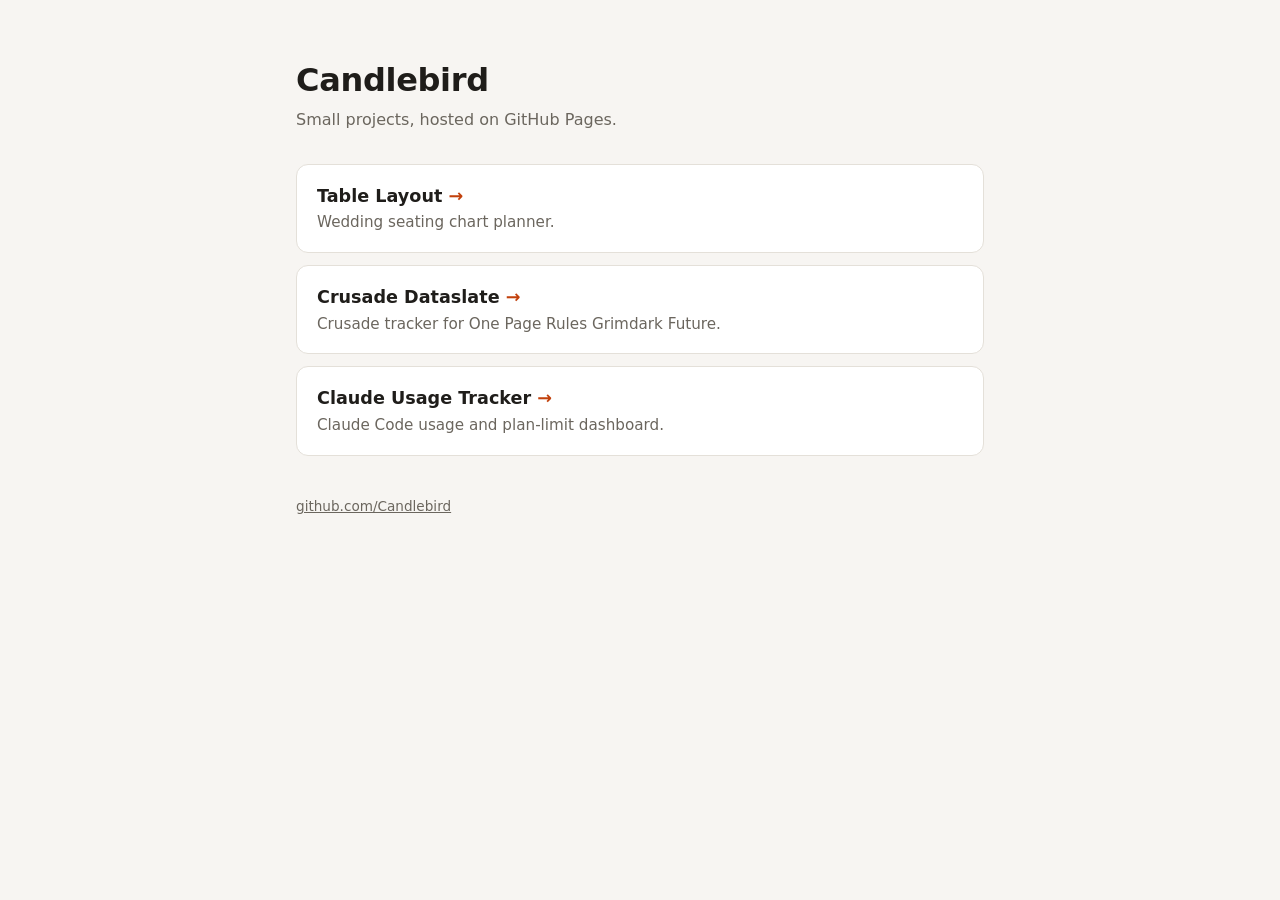
==== index.html @ 7e0a34bd "Add project hub landing page Co-Authored-By: Claude Opus 5.5 <noreply@anthropic.com> Claude-Session:" ====
<!doctype html>
<html lang="en">
<head>
  <meta charset="utf-8">
  <meta name="viewport" content="width=device-width, initial-scale=1">
  <title>Candlebird</title>
  <meta name="description" content="Projects by Candlebird hosted on GitHub Pages.">
  <link rel="icon" href="data:image/svg+xml,<svg xmlns='http://www.w3.org/2000/svg' viewBox='0 0 100 100'><text y='.9em' font-size='90'>🕯️</text></svg>">
  <style>
    :root {
      --bg: #f7f5f2;
      --card: #ffffff;
      --text: #1f1d1a;
      --muted: #6b665e;
      --border: #e4e0d9;
      --accent: #c2410c;
    }
    @media (prefers-color-scheme: dark) {
      :root {
        --bg: #161514;
        --card: #201f1d;
        --text: #eeebe6;
        --muted: #a39d93;
        --border: #34322e;
        --accent: #fb923c;
      }
    }
    * { box-sizing: border-box; }
    body {
      margin: 0;
      background: var(--bg);
      color: var(--text);
      font-family: system-ui, -apple-system, "Segoe UI", Roboto, sans-serif;
      line-height: 1.5;
    }
    main { max-width: 720px; margin: 0 auto; padding: 56px 16px; }
    h1 { margin: 0 0 4px; font-size: 2rem; letter-spacing: -0.01em; }
    .tagline { margin: 0 0 32px; color: var(--muted); }
    ul { list-style: none; margin: 0; padding: 0; display: grid; gap: 12px; }
    a.card {
      display: block;
      padding: 18px 20px;
      background: var(--card);
      border: 1px solid var(--border);
      border-radius: 12px;
      color: inherit;
      text-decoration: none;
      transition: border-color .15s, transform .15s;
    }
    a.card:hover, a.card:focus-visible { border-color: var(--accent); transform: translateY(-1px); }
    .name { font-weight: 600; font-size: 1.1rem; }
    .name::after { content: " →"; color: var(--accent); }
    .desc { margin-top: 2px; color: var(--muted); font-size: .95rem; }
    footer { margin-top: 40px; color: var(--muted); font-size: .85rem; }
    footer a { color: var(--muted); }
  </style>
</head>
<body>
  <main>
    <h1>Candlebird</h1>
    <p class="tagline">Small projects, hosted on GitHub Pages.</p>
    <ul>
      <li>
        <a class="card" href="https://candlebird.github.io/table-layout/">
          <div class="name">Table Layout</div>
          <div class="desc">Wedding seating chart planner.</div>
        </a>
      </li>
      <li>
        <a class="card" href="https://candlebird.github.io/crusade-dataslate/">
          <div class="name">Crusade Dataslate</div>
          <div class="desc">Crusade tracker for One Page Rules Grimdark Future.</div>
        </a>
      </li>
      <li>
        <a class="card" href="https://candlebird.github.io/claude-usage-tracker/">
          <div class="name">Claude Usage Tracker</div>
          <div class="desc">Claude Code usage and plan-limit dashboard.</div>
        </a>
      </li>
    </ul>
    <footer><a href="https://github.com/Candlebird">github.com/Candlebird</a></footer>
  </main>
</body>
</html>
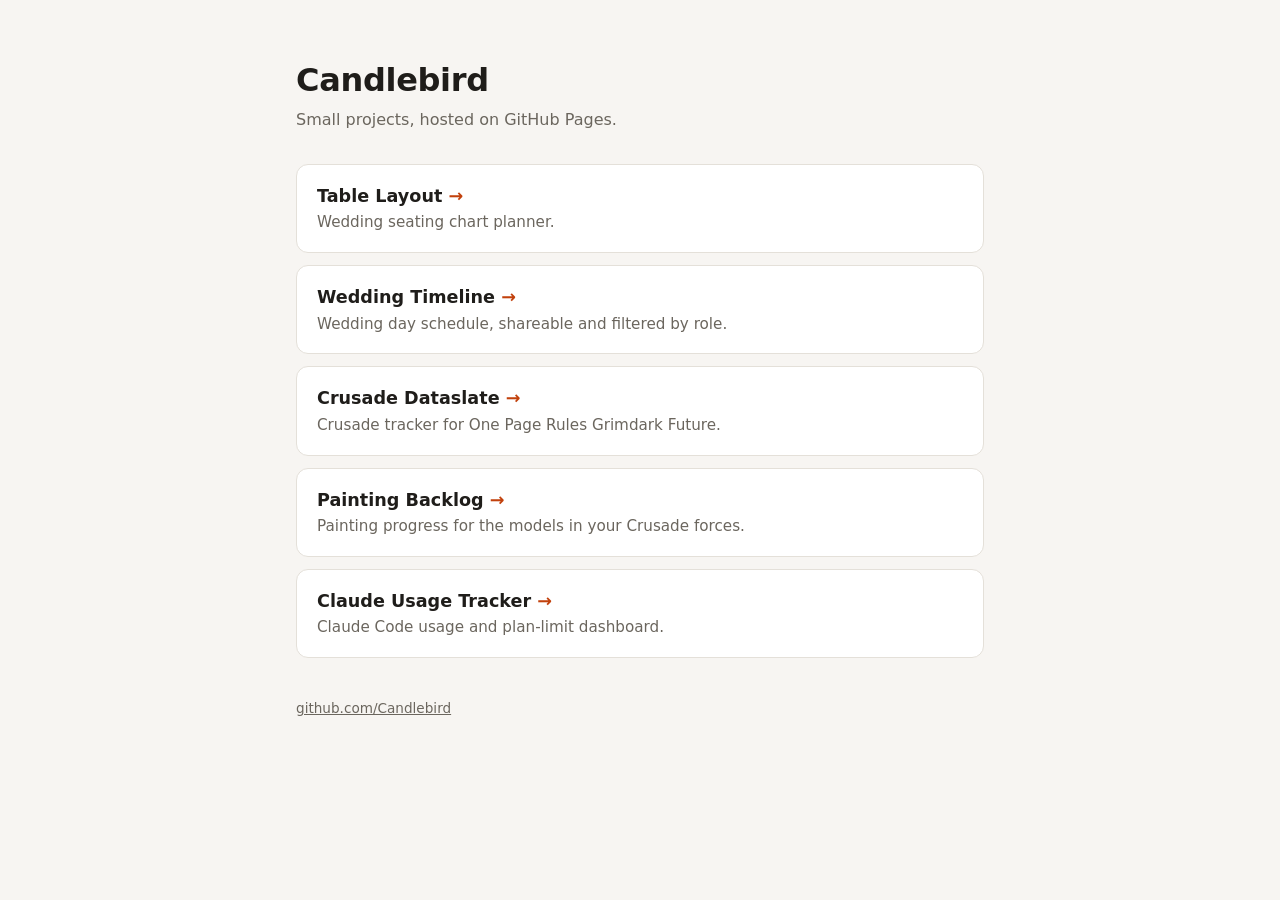
==== commit 20d251c6: "Add Painting Backlog and Wedding Timeline cards Co-Authored-By: Claude Opus 5.5 <noreply@anthropic.c" ====
--- a/index.html
+++ b/index.html
@@ -67,9 +67,21 @@
         </a>
       </li>
       <li>
+        <a class="card" href="https://candlebird.github.io/wedding-timeline/">
+          <div class="name">Wedding Timeline</div>
+          <div class="desc">Wedding day schedule, shareable and filtered by role.</div>
+        </a>
+      </li>
+      <li>
         <a class="card" href="https://candlebird.github.io/crusade-dataslate/">
           <div class="name">Crusade Dataslate</div>
           <div class="desc">Crusade tracker for One Page Rules Grimdark Future.</div>
+        </a>
+      </li>
+      <li>
+        <a class="card" href="https://candlebird.github.io/painting-backlog/">
+          <div class="name">Painting Backlog</div>
+          <div class="desc">Painting progress for the models in your Crusade forces.</div>
         </a>
       </li>
       <li>
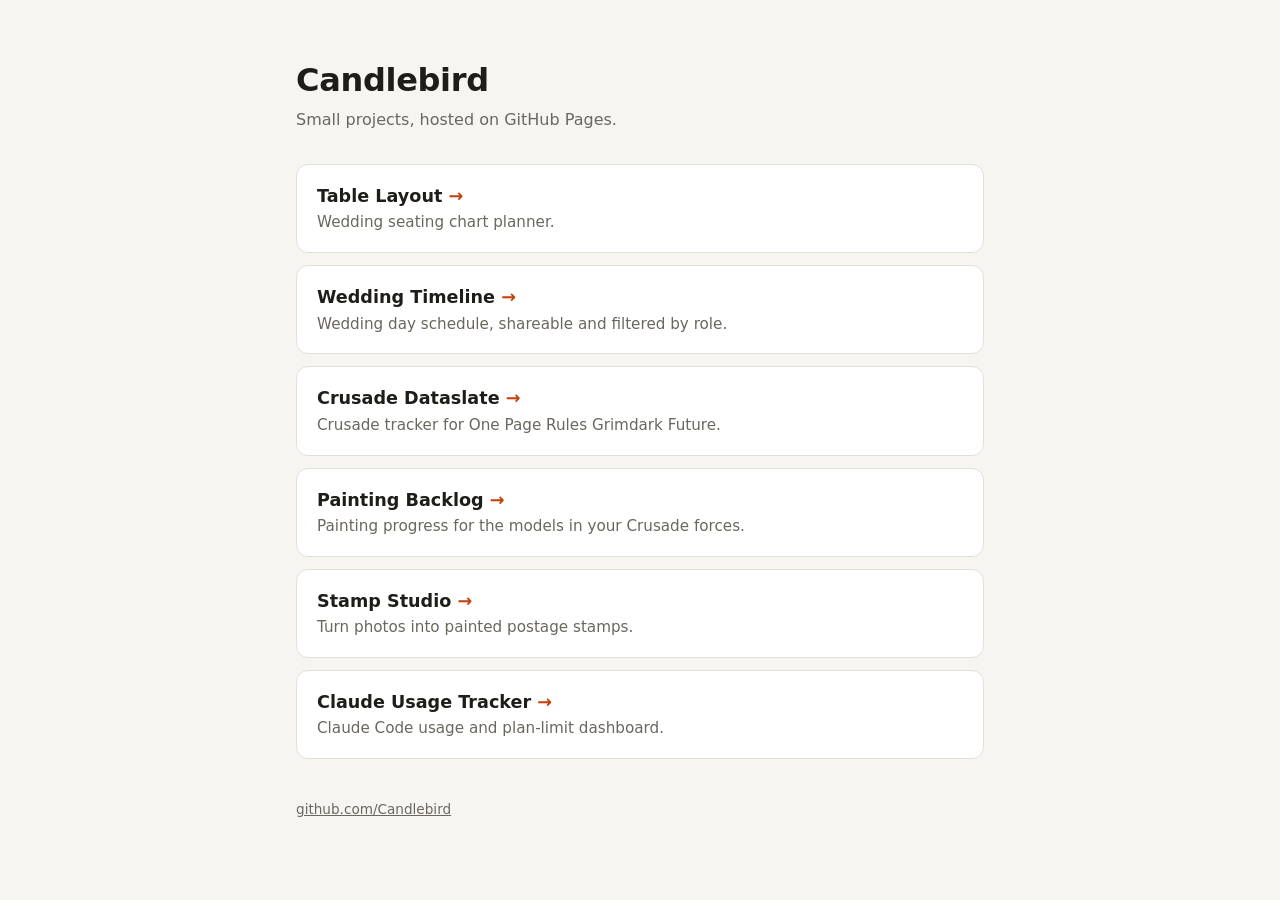
==== commit 8b979dac: "Add Stamp Studio card Co-Authored-By: Claude Opus 5.5 <noreply@anthropic.com> Claude-Session: https:" ====
--- a/index.html
+++ b/index.html
@@ -85,6 +85,12 @@
         </a>
       </li>
       <li>
+        <a class="card" href="https://candlebird.github.io/stamp-studio/">
+          <div class="name">Stamp Studio</div>
+          <div class="desc">Turn photos into painted postage stamps.</div>
+        </a>
+      </li>
+      <li>
         <a class="card" href="https://candlebird.github.io/claude-usage-tracker/">
           <div class="name">Claude Usage Tracker</div>
           <div class="desc">Claude Code usage and plan-limit dashboard.</div>
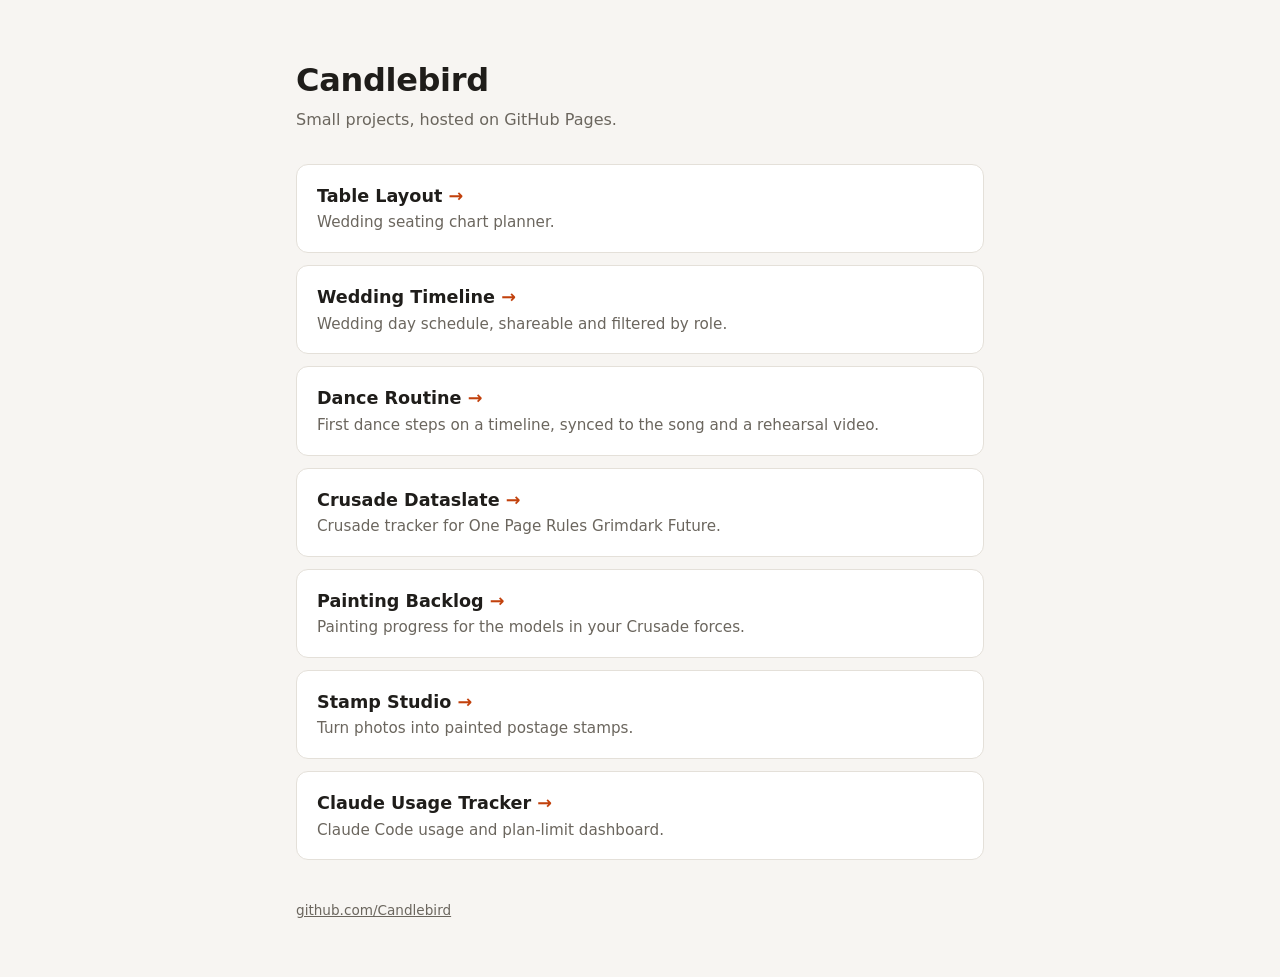
==== commit 5dbd7ba3: "Add Dance Routine card Co-Authored-By: Claude Opus 5.5 <noreply@anthropic.com>" ====
--- a/index.html
+++ b/index.html
@@ -73,6 +73,12 @@
         </a>
       </li>
       <li>
+        <a class="card" href="https://candlebird.github.io/dance-routine/">
+          <div class="name">Dance Routine</div>
+          <div class="desc">First dance steps on a timeline, synced to the song and a rehearsal video.</div>
+        </a>
+      </li>
+      <li>
         <a class="card" href="https://candlebird.github.io/crusade-dataslate/">
           <div class="name">Crusade Dataslate</div>
           <div class="desc">Crusade tracker for One Page Rules Grimdark Future.</div>
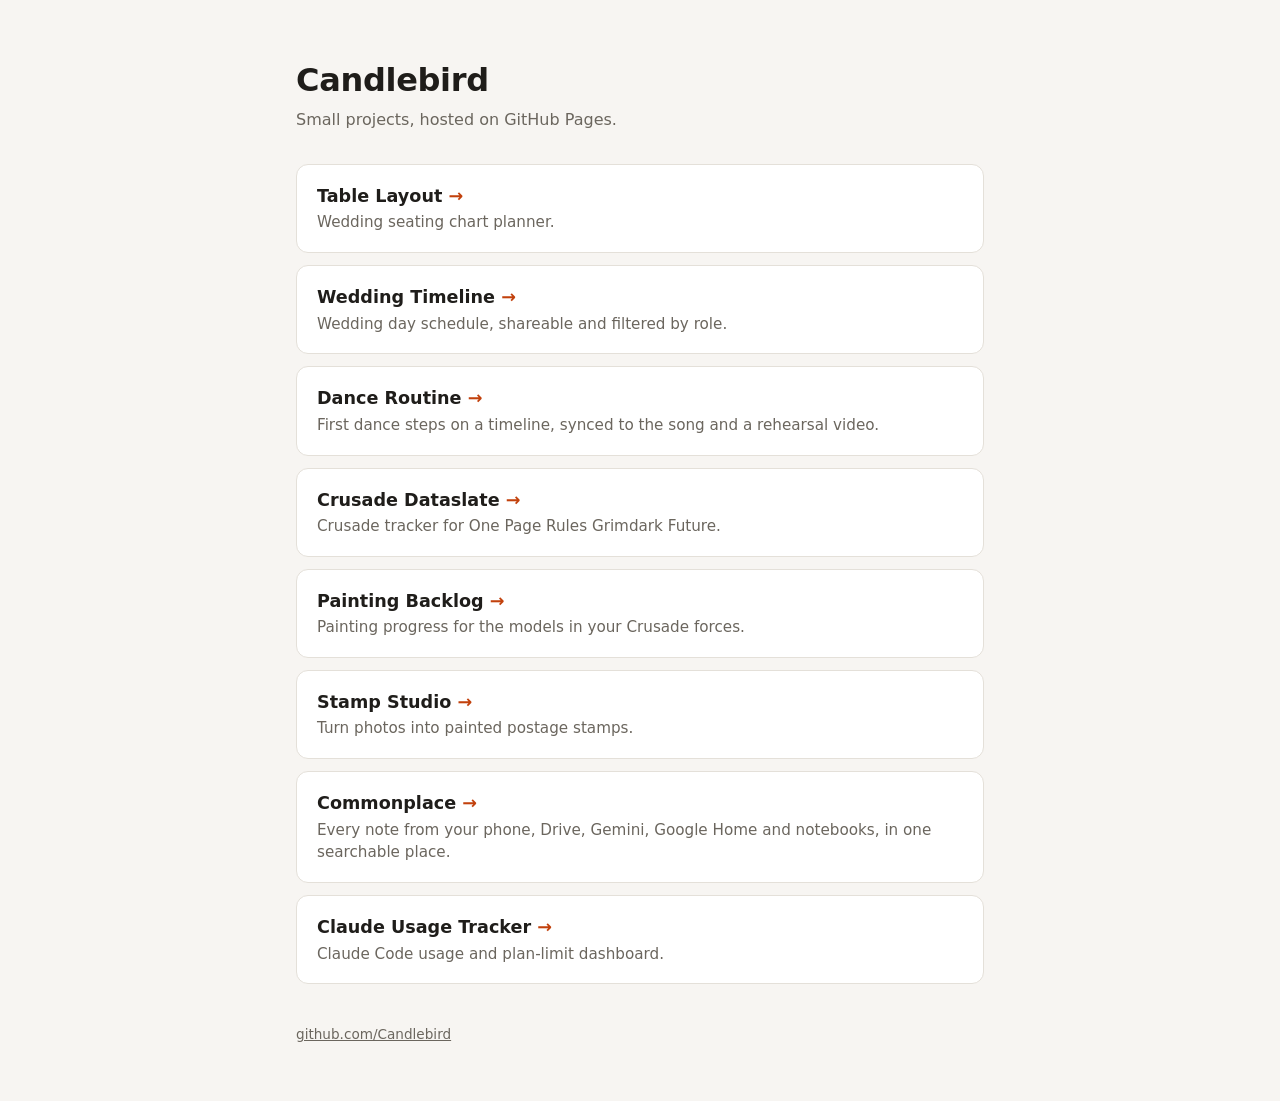
==== commit 6c5cc06e: "Add Commonplace to the project list Co-Authored-By: Claude Opus 5.5 <noreply@anthropic.com> Claude-S" ====
--- a/index.html
+++ b/index.html
@@ -97,6 +97,12 @@
         </a>
       </li>
       <li>
+        <a class="card" href="https://candlebird.github.io/commonplace/">
+          <div class="name">Commonplace</div>
+          <div class="desc">Every note from your phone, Drive, Gemini, Google Home and notebooks, in one searchable place.</div>
+        </a>
+      </li>
+      <li>
         <a class="card" href="https://candlebird.github.io/claude-usage-tracker/">
           <div class="name">Claude Usage Tracker</div>
           <div class="desc">Claude Code usage and plan-limit dashboard.</div>
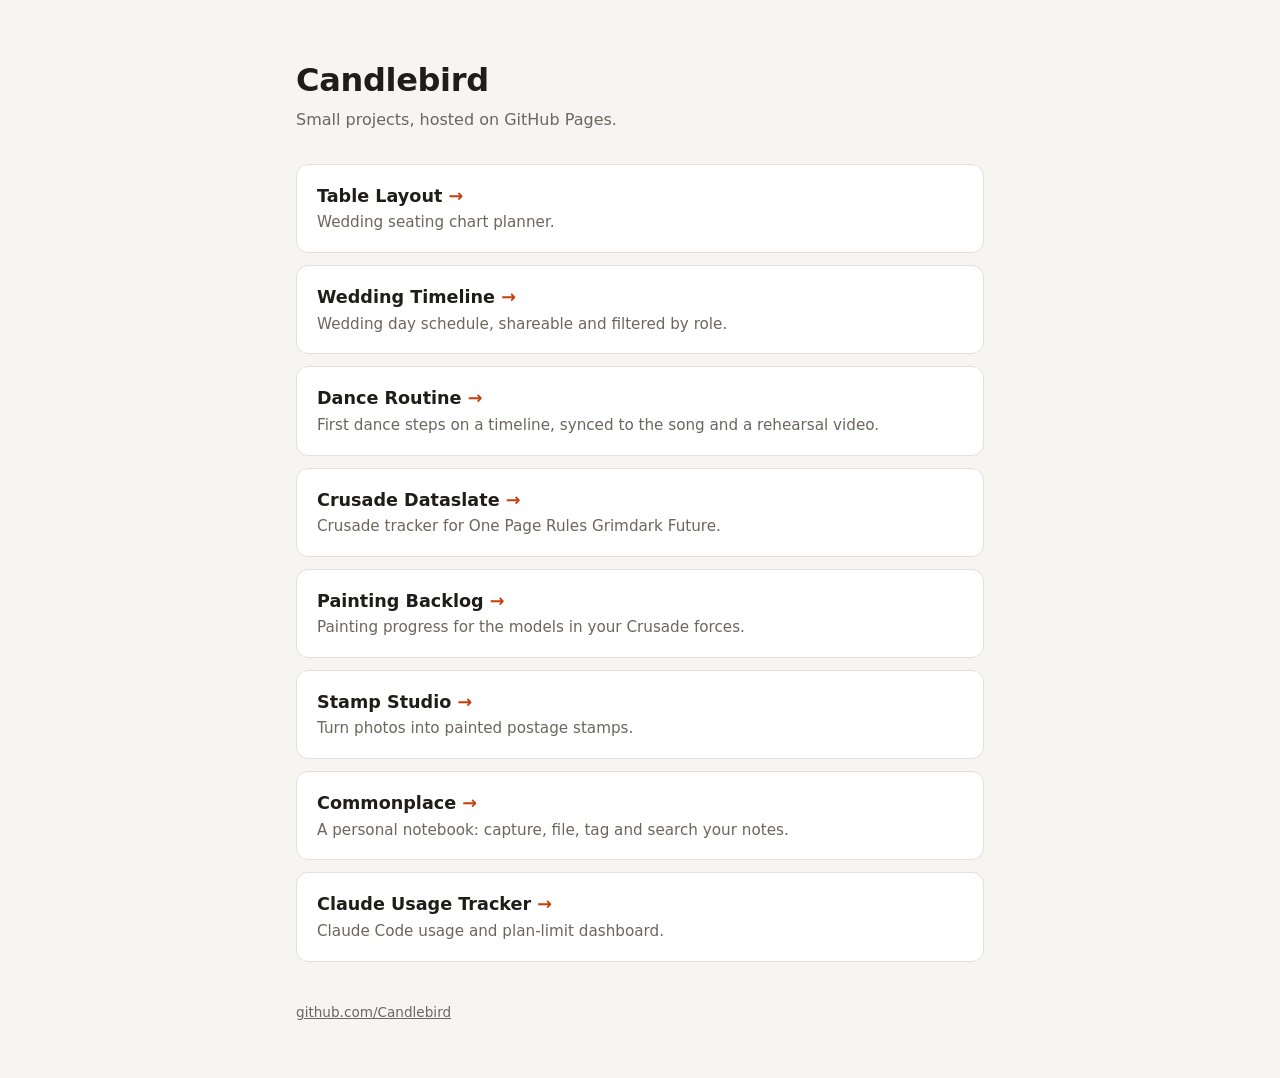
==== commit 41274ba7: "Plainer Commonplace description Co-Authored-By: Claude Opus 5.5 <noreply@anthropic.com> Claude-Sessi" ====
--- a/index.html
+++ b/index.html
@@ -99,7 +99,7 @@
       <li>
         <a class="card" href="https://candlebird.github.io/commonplace/">
           <div class="name">Commonplace</div>
-          <div class="desc">Every note from your phone, Drive, Gemini, Google Home and notebooks, in one searchable place.</div>
+          <div class="desc">A personal notebook: capture, file, tag and search your notes.</div>
         </a>
       </li>
       <li>
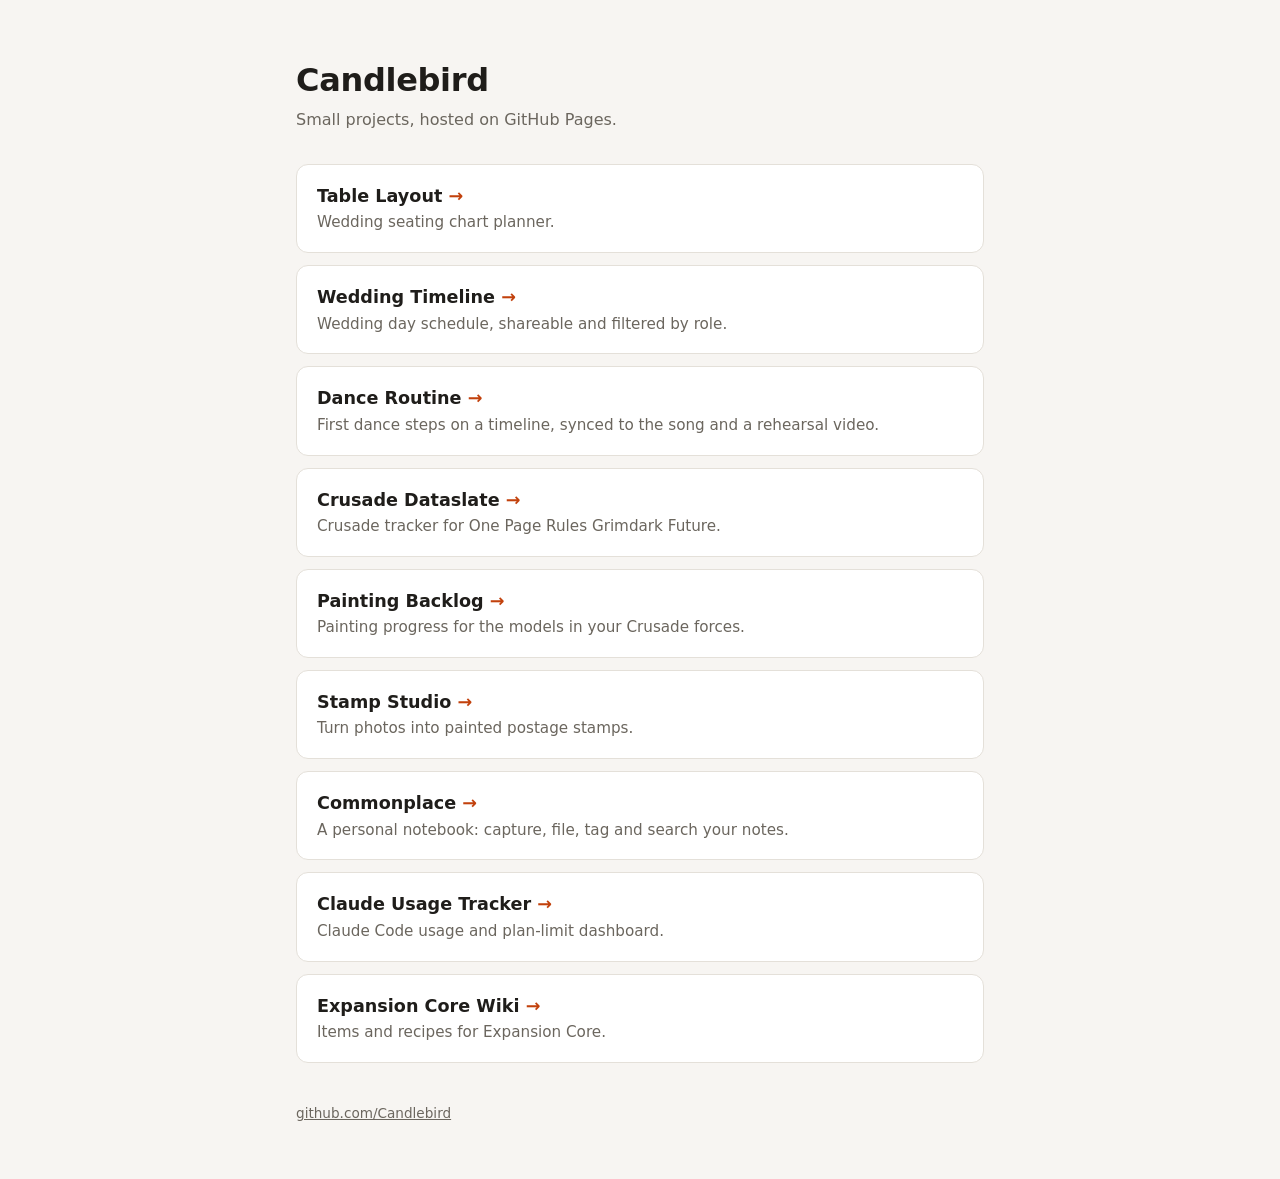
==== commit 3b5ffff5: "Add Expansion Core wiki (items, recipes, icons) Co-Authored-By: Claude Opus 5.5 <noreply@anthropic.c" ====
--- a/index.html
+++ b/index.html
@@ -108,6 +108,12 @@
           <div class="desc">Claude Code usage and plan-limit dashboard.</div>
         </a>
       </li>
+      <li>
+        <a class="card" href="https://candlebird.github.io/expansion-core/">
+          <div class="name">Expansion Core Wiki</div>
+          <div class="desc">Items and recipes for Expansion Core.</div>
+        </a>
+      </li>
     </ul>
     <footer><a href="https://github.com/Candlebird">github.com/Candlebird</a></footer>
   </main>
